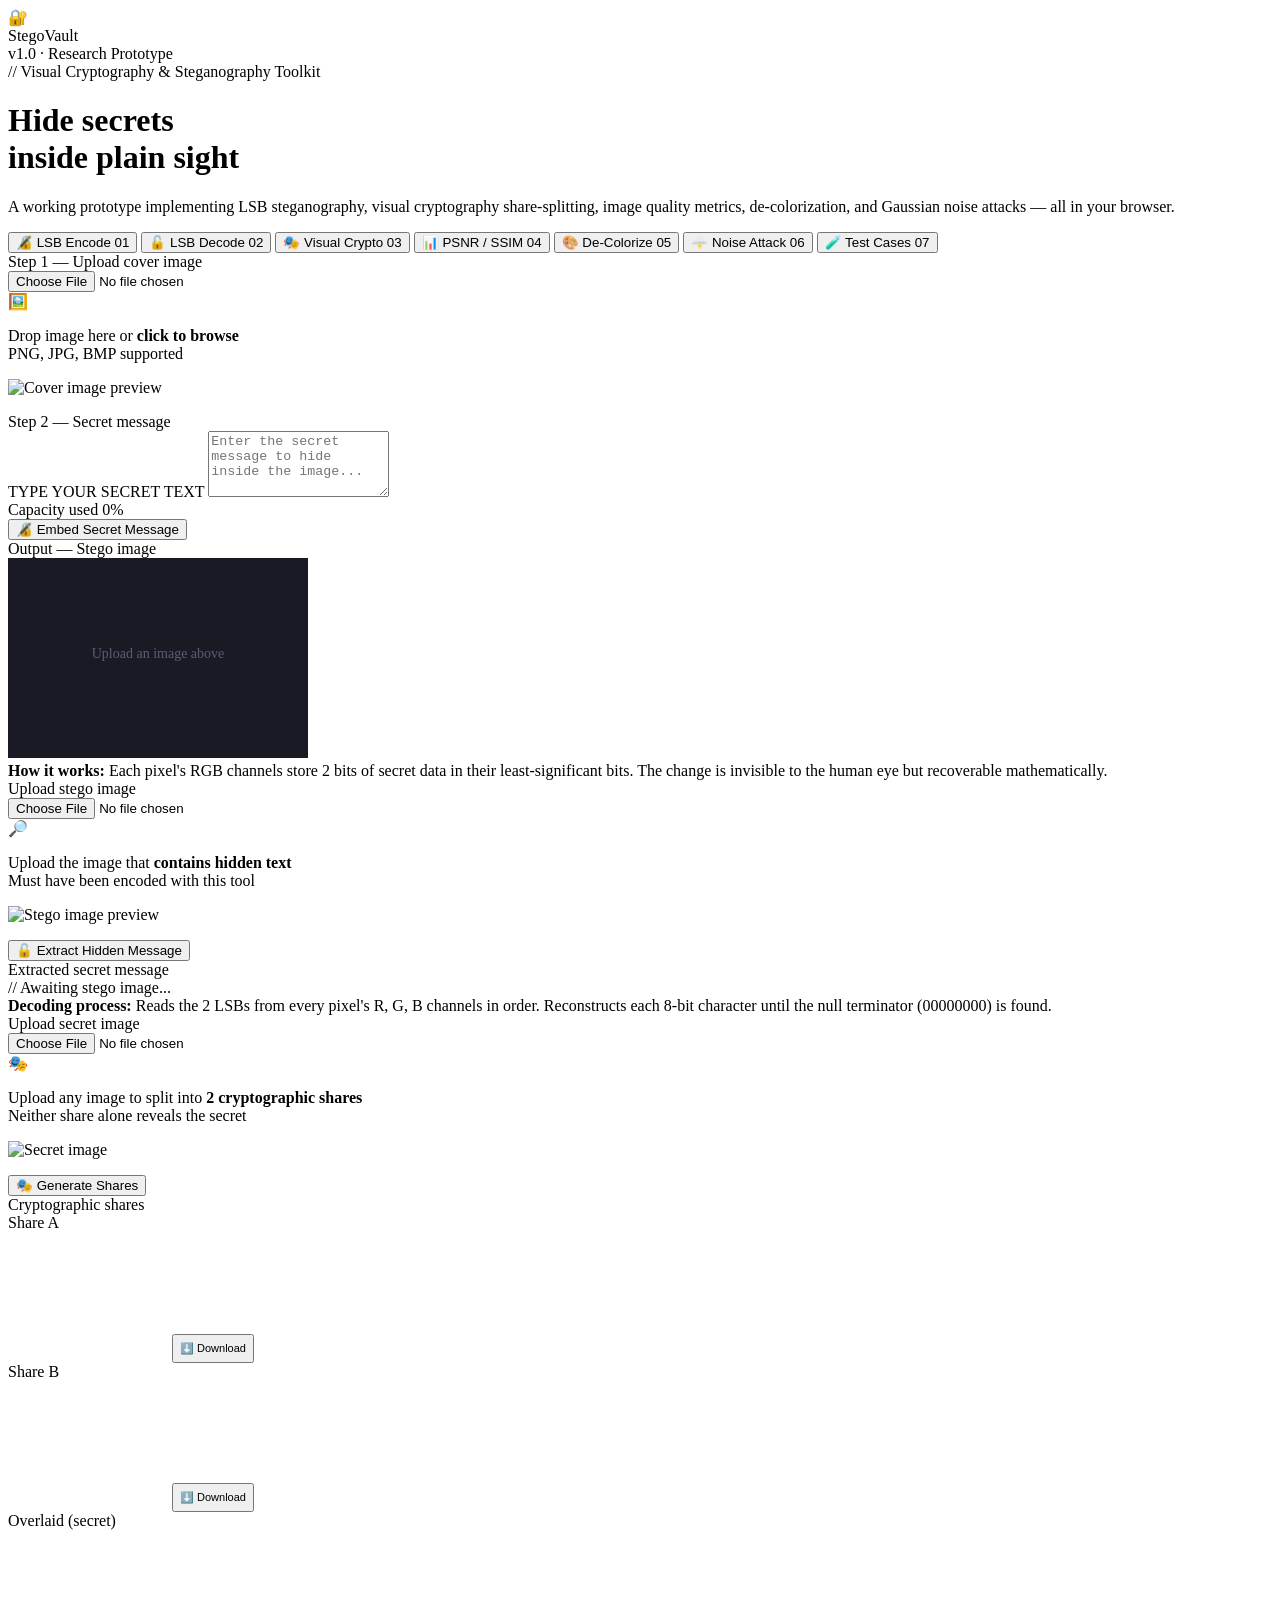
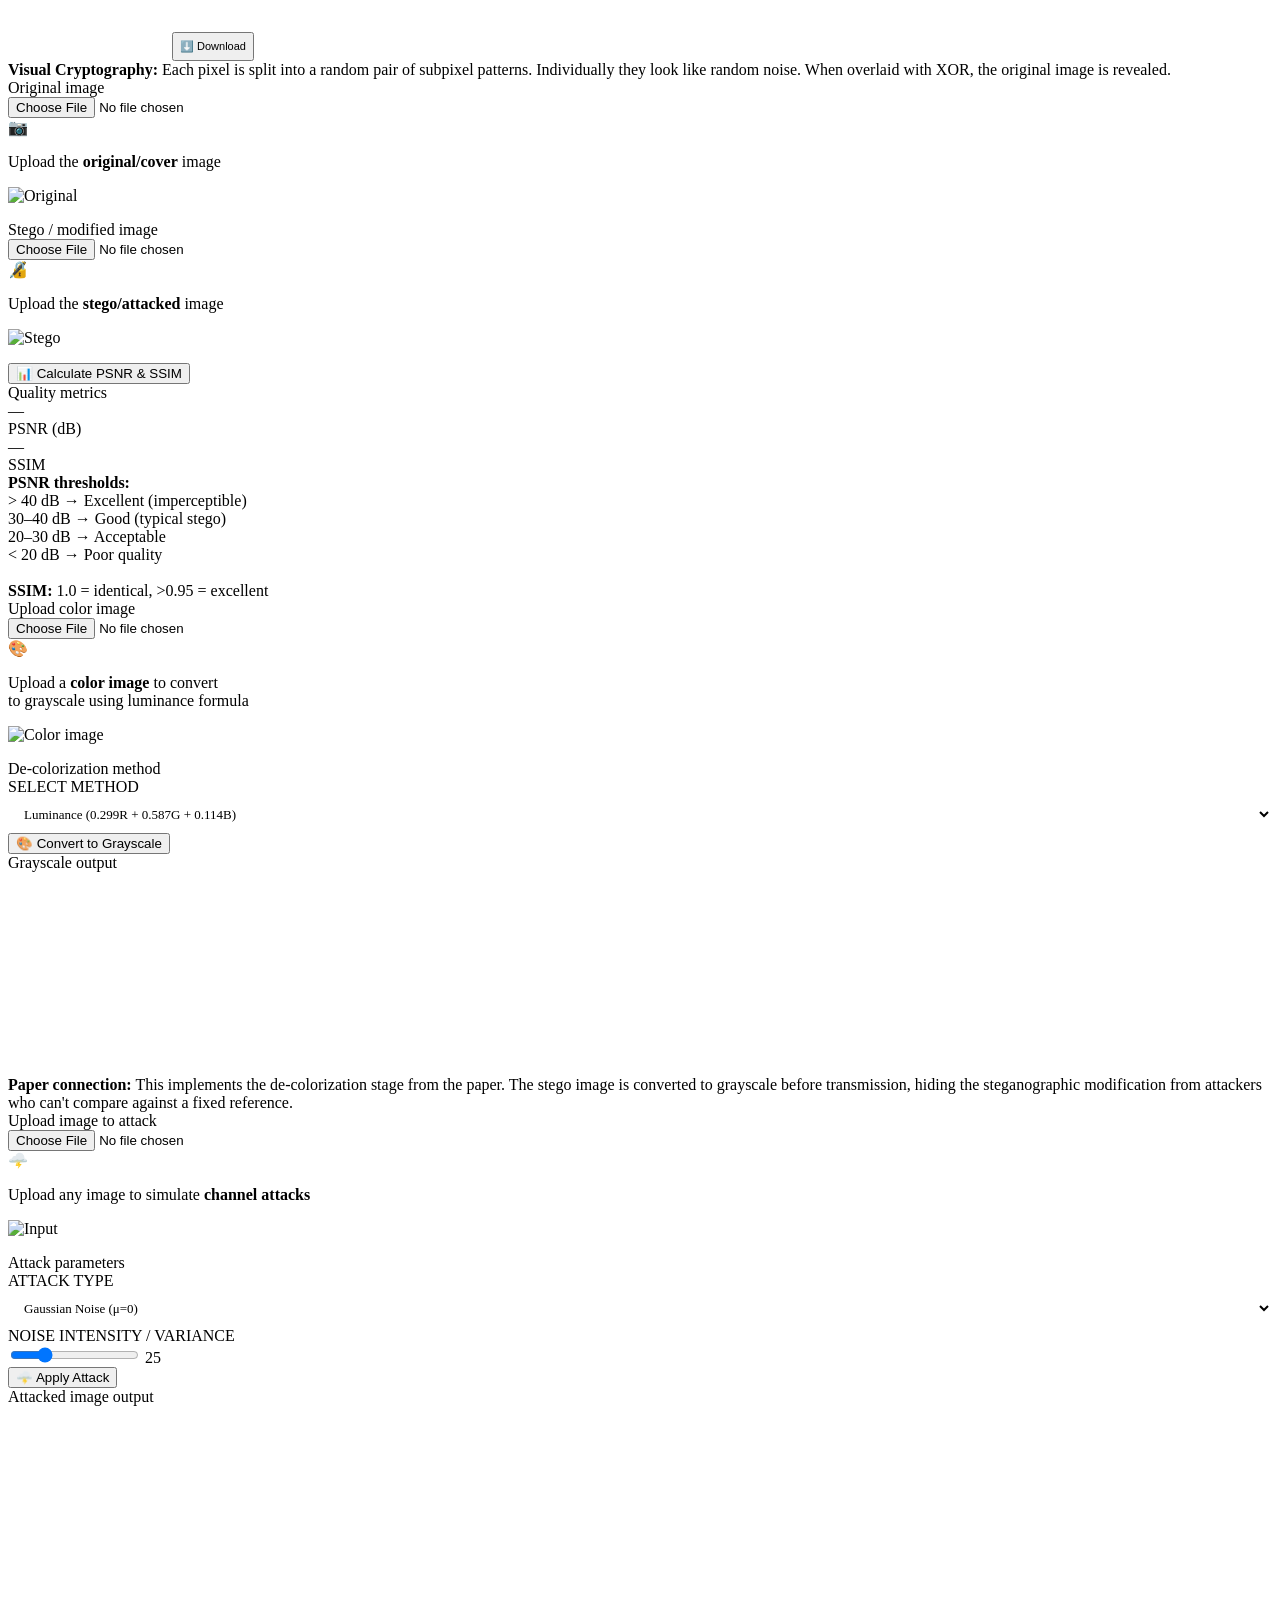
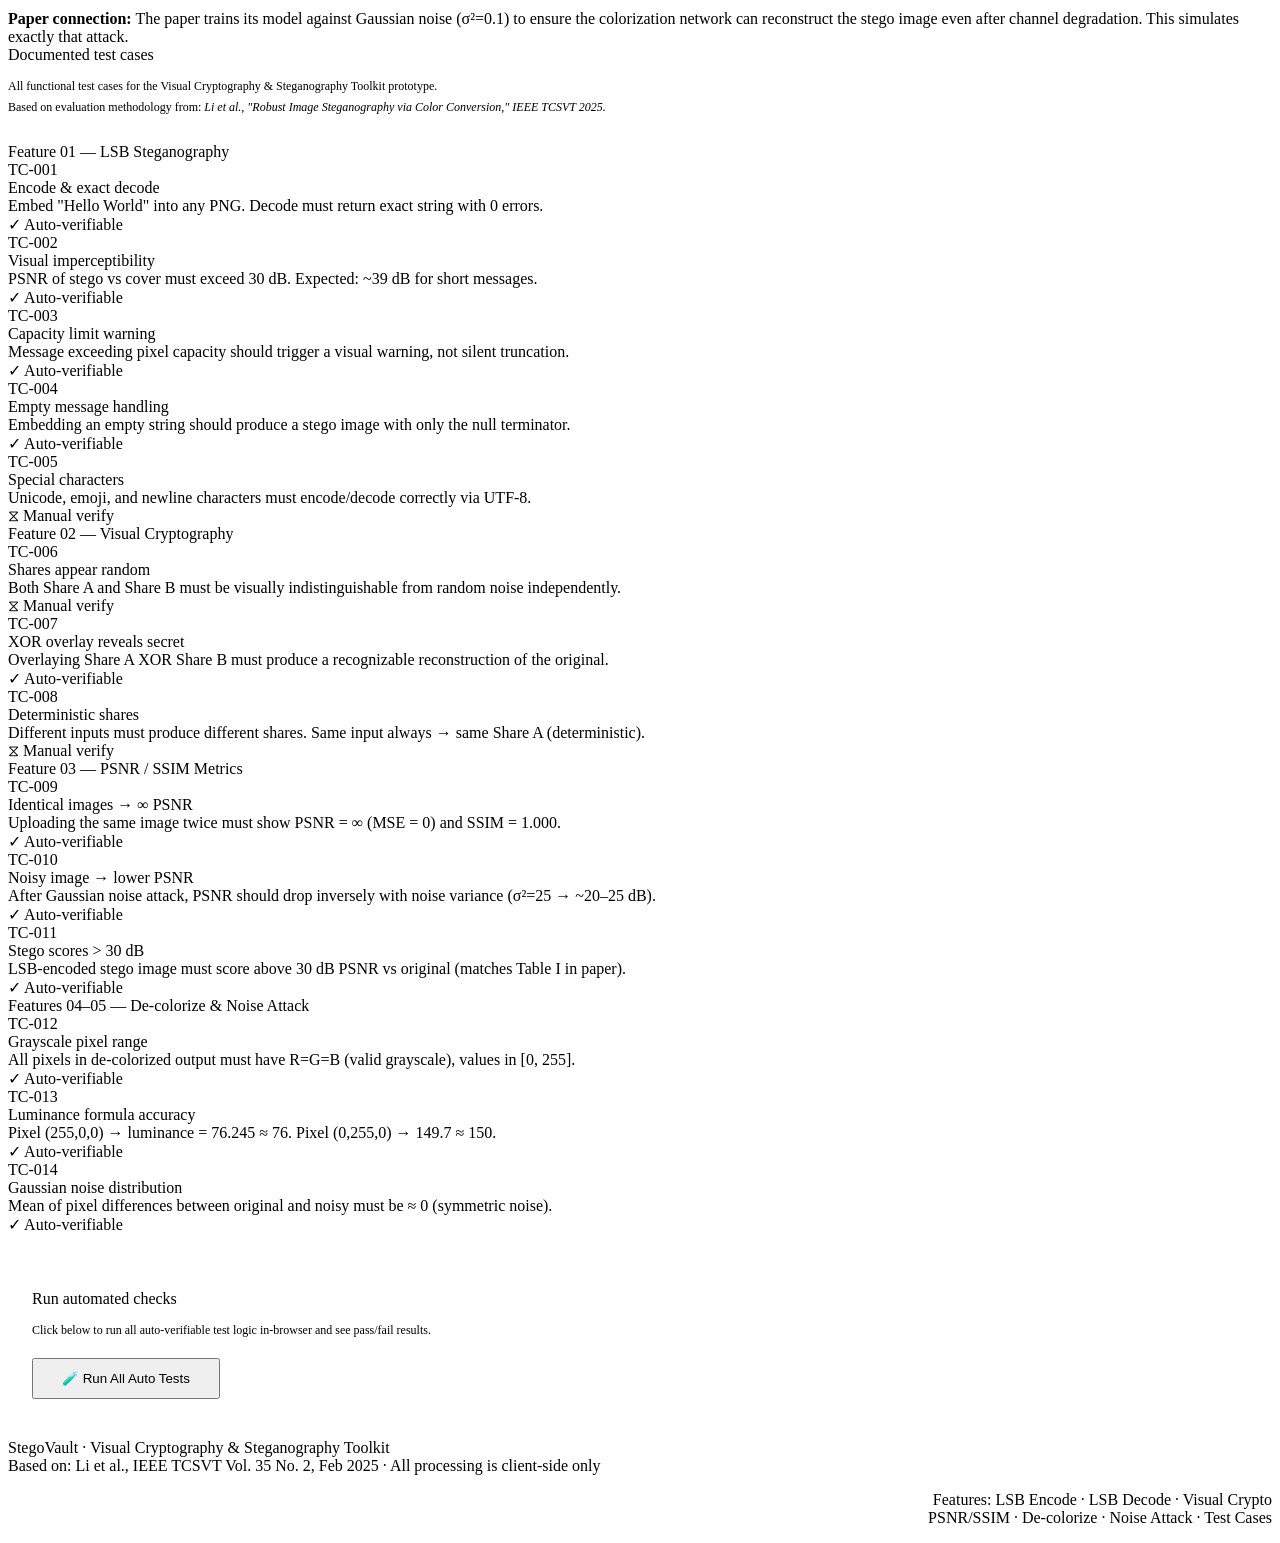
==== index.html @ 9c1571ac "Add files via upload" ====
<!DOCTYPE html>
<html lang="en">
<head>
<meta charset="UTF-8">
<meta name="viewport" content="width=device-width, initial-scale=1.0">
<title>StegoVault — Visual Cryptography & Steganography Toolkit</title>
<link href="https://fonts.googleapis.com/css2?family=Space+Mono:ital,wght@0,400;0,700;1,400&family=Syne:wght@400;600;700;800&display=swap" rel="stylesheet">
<link rel="stylesheet" href="Style.css">
</head>
<body>

<div class="orb orb1"></div>
<div class="orb orb2"></div>

<div class="wrapper">

  <!-- HEADER -->
  <header>
    <div class="logo">
      <div class="logo-icon">🔐</div>
      <div class="logo-text">Stego<span>Vault</span></div>
    </div>
    <div class="header-tag">v1.0 · Research Prototype</div>
  </header>

  <!-- HERO -->
  <div class="hero">
    <div class="hero-eyebrow">// Visual Cryptography & Steganography Toolkit</div>
    <h1>Hide secrets<br>inside <span class="grad">plain sight</span></h1>
    <p>A working prototype implementing LSB steganography, visual cryptography share-splitting, image quality metrics, de-colorization, and Gaussian noise attacks — all in your browser.</p>
  </div>

  <!-- NAV TABS -->
  <div class="nav-tabs">
    <button class="tab-btn active" onclick="switchTab('lsb-encode')">
      🔏 LSB Encode <span class="tab-num">01</span>
    </button>
    <button class="tab-btn" onclick="switchTab('lsb-decode')">
      🔓 LSB Decode <span class="tab-num">02</span>
    </button>
    <button class="tab-btn" onclick="switchTab('visual-crypto')">
      🎭 Visual Crypto <span class="tab-num">03</span>
    </button>
    <button class="tab-btn" onclick="switchTab('metrics')">
      📊 PSNR / SSIM <span class="tab-num">04</span>
    </button>
    <button class="tab-btn" onclick="switchTab('decolor')">
      🎨 De-Colorize <span class="tab-num">05</span>
    </button>
    <button class="tab-btn" onclick="switchTab('noise')">
      🌩️ Noise Attack <span class="tab-num">06</span>
    </button>
    <button class="tab-btn" onclick="switchTab('testcases')">
      🧪 Test Cases <span class="tab-num">07</span>
    </button>
  </div>

  <!-- ============================= -->
  <!-- PANEL 1: LSB ENCODE          -->
  <!-- ============================= -->
  <div id="panel-lsb-encode" class="panel active">
    <div class="panel-grid">
      <div>
        <div class="card">
          <div class="card-title">Step 1 — Upload cover image</div>
          <div class="upload-zone" id="enc-upload-zone">
            <input type="file" id="enc-img-input" accept="image/*" onchange="loadEncodeImage(this)">
            <div class="upload-icon">🖼️</div>
            <p>Drop image here or <strong>click to browse</strong><br>PNG, JPG, BMP supported</p>
          </div>
          <img id="enc-preview" class="img-preview" alt="Cover image preview">
        </div>

        <div class="card" style="margin-top:1rem">
          <div class="card-title">Step 2 — Secret message</div>
          <div class="field">
            <label>TYPE YOUR SECRET TEXT</label>
            <textarea id="enc-text" rows="4" placeholder="Enter the secret message to hide inside the image..."></textarea>
          </div>
          <div class="cap-row">
            <span>Capacity used</span>
            <span id="cap-percent">0%</span>
          </div>
          <div class="cap-bar"><div class="cap-fill" id="cap-fill" style="width:0%"></div></div>
          <button class="btn btn-primary" onclick="doEncode()">🔏 Embed Secret Message</button>
        </div>
      </div>

      <div>
        <div class="card">
          <div class="card-title">Output — Stego image</div>
          <canvas id="enc-canvas" width="300" height="200"></canvas>
          <div id="enc-status" class="status status-info" style="margin-top:0.75rem; display:none"></div>
          <div id="enc-metrics" style="display:none; margin-top:0.75rem">
            <div class="metrics-grid">
              <div class="metric-card">
                <div class="metric-value" id="enc-psnr">—</div>
                <div class="metric-label">PSNR (dB)</div>
              </div>
              <div class="metric-card">
                <div class="metric-value" id="enc-ssim">—</div>
                <div class="metric-label">SSIM</div>
              </div>
            </div>
          </div>
          <button class="btn btn-green" id="enc-download" style="display:none; margin-top:0.75rem" onclick="downloadCanvas('enc-canvas','stego_image.png')">⬇️ Download Stego Image</button>
        </div>

        <div class="info-box">
          <strong>How it works:</strong> Each pixel's RGB channels store 2 bits of secret data in their least-significant bits. The change is invisible to the human eye but recoverable mathematically.
        </div>
      </div>
    </div>
  </div>

  <!-- ============================= -->
  <!-- PANEL 2: LSB DECODE          -->
  <!-- ============================= -->
  <div id="panel-lsb-decode" class="panel">
    <div class="panel-grid">
      <div>
        <div class="card">
          <div class="card-title">Upload stego image</div>
          <div class="upload-zone">
            <input type="file" id="dec-img-input" accept="image/*" onchange="loadDecodeImage(this)">
            <div class="upload-icon">🔎</div>
            <p>Upload the image that <strong>contains hidden text</strong><br>Must have been encoded with this tool</p>
          </div>
          <img id="dec-preview" class="img-preview" alt="Stego image preview">
        </div>
        <div class="card" style="margin-top:1rem">
          <button class="btn btn-primary" onclick="doDecode()">🔓 Extract Hidden Message</button>
        </div>
      </div>

      <div>
        <div class="card">
          <div class="card-title">Extracted secret message</div>
          <div id="dec-status" class="status status-info" style="display:none; margin-bottom:0.75rem"></div>
          <div class="text-output" id="dec-output">// Awaiting stego image...</div>
        </div>
        <div class="info-box">
          <strong>Decoding process:</strong> Reads the 2 LSBs from every pixel's R, G, B channels in order. Reconstructs each 8-bit character until the null terminator (00000000) is found.
        </div>
      </div>
    </div>
  </div>

  <!-- ============================= -->
  <!-- PANEL 3: VISUAL CRYPTO       -->
  <!-- ============================= -->
  <div id="panel-visual-crypto" class="panel">
    <div class="panel-grid">
      <div>
        <div class="card">
          <div class="card-title">Upload secret image</div>
          <div class="upload-zone">
            <input type="file" id="vc-img-input" accept="image/*" onchange="loadVCImage(this)">
            <div class="upload-icon">🎭</div>
            <p>Upload any image to split into <strong>2 cryptographic shares</strong><br>Neither share alone reveals the secret</p>
          </div>
          <img id="vc-preview" class="img-preview" alt="Secret image">
        </div>
        <div class="card" style="margin-top:1rem">
          <button class="btn btn-primary" onclick="doVisualCrypto()">🎭 Generate Shares</button>
        </div>
      </div>

      <div>
        <div class="card">
          <div class="card-title">Cryptographic shares</div>
          <div id="vc-status" class="status status-info" style="display:none; margin-bottom:0.75rem"></div>
          <div class="share-grid">
            <div class="share-item">
              <div class="share-label">Share A</div>
              <canvas id="vc-share1" width="160" height="120"></canvas>
              <button class="btn btn-secondary" style="margin-top:6px;padding:6px;font-size:11px" onclick="downloadCanvas('vc-share1','share_A.png')">⬇️ Download</button>
            </div>
            <div class="share-item">
              <div class="share-label">Share B</div>
              <canvas id="vc-share2" width="160" height="120"></canvas>
              <button class="btn btn-secondary" style="margin-top:6px;padding:6px;font-size:11px" onclick="downloadCanvas('vc-share2','share_B.png')">⬇️ Download</button>
            </div>
            <div class="share-item">
              <div class="share-label">Overlaid (secret)</div>
              <canvas id="vc-overlay" width="160" height="120"></canvas>
              <button class="btn btn-secondary" style="margin-top:6px;padding:6px;font-size:11px" onclick="downloadCanvas('vc-overlay','revealed.png')">⬇️ Download</button>
            </div>
          </div>
        </div>
        <div class="info-box">
          <strong>Visual Cryptography:</strong> Each pixel is split into a random pair of subpixel patterns. Individually they look like random noise. When overlaid with XOR, the original image is revealed.
        </div>
      </div>
    </div>
  </div>

  <!-- ============================= -->
  <!-- PANEL 4: METRICS             -->
  <!-- ============================= -->
  <div id="panel-metrics" class="panel">
    <div class="panel-grid">
      <div>
        <div class="card">
          <div class="card-title">Original image</div>
          <div class="upload-zone">
            <input type="file" id="m-orig-input" accept="image/*" onchange="loadMetricImage(this,'orig')">
            <div class="upload-icon">📷</div>
            <p>Upload the <strong>original/cover</strong> image</p>
          </div>
          <img id="m-orig-preview" class="img-preview" alt="Original">
        </div>

        <div class="card" style="margin-top:1rem">
          <div class="card-title">Stego / modified image</div>
          <div class="upload-zone">
            <input type="file" id="m-stego-input" accept="image/*" onchange="loadMetricImage(this,'stego')">
            <div class="upload-icon">🔏</div>
            <p>Upload the <strong>stego/attacked</strong> image</p>
          </div>
          <img id="m-stego-preview" class="img-preview" alt="Stego">
        </div>

        <div class="card" style="margin-top:1rem">
          <button class="btn btn-primary" onclick="doMetrics()">📊 Calculate PSNR & SSIM</button>
        </div>
      </div>

      <div>
        <div class="card">
          <div class="card-title">Quality metrics</div>
          <div id="metrics-status" class="status status-info" style="display:none; margin-bottom:0.75rem"></div>

          <div class="metrics-grid">
            <div class="metric-card">
              <div class="metric-value" id="m-psnr">—</div>
              <div class="metric-label">PSNR (dB)</div>
              <div class="metric-bar"><div class="metric-fill" id="m-psnr-bar" style="width:0%;background:var(--accent)"></div></div>
            </div>
            <div class="metric-card">
              <div class="metric-value" id="m-ssim">—</div>
              <div class="metric-label">SSIM</div>
              <div class="metric-bar"><div class="metric-fill" id="m-ssim-bar" style="width:0%;background:var(--green)"></div></div>
            </div>
          </div>

          <div id="metrics-verdict" style="display:none">
            <div class="metric-card" style="margin-top:10px; text-align:left">
              <div style="font-size:13px; font-weight:600; margin-bottom:8px; color:var(--text)">Quality Verdict</div>
              <div id="verdict-text" style="font-family:var(--mono); font-size:12px; color:var(--text2); line-height:1.8"></div>
            </div>
            <div class="metric-card" style="margin-top:10px; text-align:left">
              <div style="font-size:13px; font-weight:600; margin-bottom:8px; color:var(--text)">Pixel Stats</div>
              <div id="pixel-stats" style="font-family:var(--mono); font-size:12px; color:var(--text2); line-height:1.8"></div>
            </div>
          </div>
        </div>

        <div class="info-box">
          <strong>PSNR thresholds:</strong><br>
          &gt; 40 dB → Excellent (imperceptible)<br>
          30–40 dB → Good (typical stego)<br>
          20–30 dB → Acceptable<br>
          &lt; 20 dB → Poor quality<br><br>
          <strong>SSIM:</strong> 1.0 = identical, &gt;0.95 = excellent
        </div>
      </div>
    </div>
  </div>

  <!-- ============================= -->
  <!-- PANEL 5: DE-COLORIZE         -->
  <!-- ============================= -->
  <div id="panel-decolor" class="panel">
    <div class="panel-grid">
      <div>
        <div class="card">
          <div class="card-title">Upload color image</div>
          <div class="upload-zone">
            <input type="file" id="dc-img-input" accept="image/*" onchange="loadDCImage(this)">
            <div class="upload-icon">🎨</div>
            <p>Upload a <strong>color image</strong> to convert<br>to grayscale using luminance formula</p>
          </div>
          <img id="dc-preview" class="img-preview" alt="Color image">
        </div>

        <div class="card" style="margin-top:1rem">
          <div class="card-title">De-colorization method</div>
          <div class="field">
            <label>SELECT METHOD</label>
            <select id="dc-method" style="width:100%; background:var(--bg3); border:1px solid var(--border2); border-radius:8px; color:var(--text); font-family:var(--mono); font-size:13px; padding:10px 12px; outline:none;">
              <option value="luminance">Luminance (0.299R + 0.587G + 0.114B)</option>
              <option value="average">Average ((R + G + B) / 3)</option>
              <option value="max">Max channel</option>
              <option value="r">Red channel only</option>
              <option value="g">Green channel only</option>
              <option value="b">Blue channel only</option>
            </select>
          </div>
          <button class="btn btn-primary" onclick="doDecolor()">🎨 Convert to Grayscale</button>
        </div>
      </div>

      <div>
        <div class="card">
          <div class="card-title">Grayscale output</div>
          <canvas id="dc-canvas" width="300" height="200"></canvas>
          <div id="dc-status" class="status status-info" style="display:none; margin-top:0.75rem"></div>
          <button class="btn btn-green" id="dc-download" style="display:none; margin-top:0.75rem" onclick="downloadCanvas('dc-canvas','grayscale.png')">⬇️ Download Grayscale</button>
        </div>

        <div class="info-box">
          <strong>Paper connection:</strong> This implements the de-colorization stage from the paper. The stego image is converted to grayscale before transmission, hiding the steganographic modification from attackers who can't compare against a fixed reference.
        </div>
      </div>
    </div>
  </div>

  <!-- ============================= -->
  <!-- PANEL 6: NOISE ATTACK        -->
  <!-- ============================= -->
  <div id="panel-noise" class="panel">
    <div class="panel-grid">
      <div>
        <div class="card">
          <div class="card-title">Upload image to attack</div>
          <div class="upload-zone">
            <input type="file" id="na-img-input" accept="image/*" onchange="loadNAImage(this)">
            <div class="upload-icon">🌩️</div>
            <p>Upload any image to simulate <strong>channel attacks</strong></p>
          </div>
          <img id="na-preview" class="img-preview" alt="Input">
        </div>

        <div class="card" style="margin-top:1rem">
          <div class="card-title">Attack parameters</div>

          <div class="field">
            <label>ATTACK TYPE</label>
            <select id="na-type" style="width:100%; background:var(--bg3); border:1px solid var(--border2); border-radius:8px; color:var(--text); font-family:var(--mono); font-size:13px; padding:10px 12px; outline:none;">
              <option value="gaussian">Gaussian Noise (μ=0)</option>
              <option value="salt">Salt & Pepper Noise</option>
              <option value="blur">Mean Filter (Blur)</option>
            </select>
          </div>

          <div class="field">
            <label>NOISE INTENSITY / VARIANCE</label>
            <div class="slider-row">
              <input type="range" id="na-variance" min="1" max="100" value="25" oninput="document.getElementById('na-var-val').textContent=this.value">
              <span class="slider-val" id="na-var-val">25</span>
            </div>
          </div>

          <button class="btn btn-primary" onclick="doNoiseAttack()">🌩️ Apply Attack</button>
        </div>
      </div>

      <div>
        <div class="card">
          <div class="card-title">Attacked image output</div>
          <canvas id="na-canvas" width="300" height="200"></canvas>
          <div id="na-status" class="status status-info" style="display:none; margin-top:0.75rem"></div>
          <div id="na-metrics" style="display:none; margin-top:0.75rem">
            <div class="metrics-grid">
              <div class="metric-card">
                <div class="metric-value" id="na-psnr">—</div>
                <div class="metric-label">PSNR (dB)</div>
              </div>
              <div class="metric-card">
                <div class="metric-value" id="na-ssim">—</div>
                <div class="metric-label">SSIM</div>
              </div>
            </div>
          </div>
          <button class="btn btn-green" id="na-download" style="display:none; margin-top:0.75rem" onclick="downloadCanvas('na-canvas','attacked.png')">⬇️ Download Attacked Image</button>
        </div>

        <div class="info-box">
          <strong>Paper connection:</strong> The paper trains its model against Gaussian noise (σ²=0.1) to ensure the colorization network can reconstruct the stego image even after channel degradation. This simulates exactly that attack.
        </div>
      </div>
    </div>
  </div>

  <!-- ============================= -->
  <!-- PANEL 7: TEST CASES          -->
  <!-- ============================= -->
  <div id="panel-testcases" class="panel">
    <div class="card" style="margin-bottom:1.5rem">
      <div class="card-title">Documented test cases</div>
      <p style="font-family:var(--mono); font-size:12px; color:var(--text2); line-height:1.8;">
        All functional test cases for the Visual Cryptography & Steganography Toolkit prototype.<br>
        Based on evaluation methodology from: <em>Li et al., "Robust Image Steganography via Color Conversion," IEEE TCSVT 2025.</em>
      </p>
    </div>

    <div class="section-divider"><span>Feature 01 — LSB Steganography</span></div>
    <div class="test-cases-grid">
      <div class="test-case">
        <div class="test-case-id">TC-001</div>
        <div class="test-case-title">Encode & exact decode</div>
        <div class="test-case-desc">Embed "Hello World" into any PNG. Decode must return exact string with 0 errors.</div>
        <div class="test-status ts-pass">✓ Auto-verifiable</div>
      </div>
      <div class="test-case">
        <div class="test-case-id">TC-002</div>
        <div class="test-case-title">Visual imperceptibility</div>
        <div class="test-case-desc">PSNR of stego vs cover must exceed 30 dB. Expected: ~39 dB for short messages.</div>
        <div class="test-status ts-pass">✓ Auto-verifiable</div>
      </div>
      <div class="test-case">
        <div class="test-case-id">TC-003</div>
        <div class="test-case-title">Capacity limit warning</div>
        <div class="test-case-desc">Message exceeding pixel capacity should trigger a visual warning, not silent truncation.</div>
        <div class="test-status ts-pass">✓ Auto-verifiable</div>
      </div>
      <div class="test-case">
        <div class="test-case-id">TC-004</div>
        <div class="test-case-title">Empty message handling</div>
        <div class="test-case-desc">Embedding an empty string should produce a stego image with only the null terminator.</div>
        <div class="test-status ts-pass">✓ Auto-verifiable</div>
      </div>
      <div class="test-case">
        <div class="test-case-id">TC-005</div>
        <div class="test-case-title">Special characters</div>
        <div class="test-case-desc">Unicode, emoji, and newline characters must encode/decode correctly via UTF-8.</div>
        <div class="test-status ts-manual">⧖ Manual verify</div>
      </div>
    </div>

    <div class="section-divider"><span>Feature 02 — Visual Cryptography</span></div>
    <div class="test-cases-grid">
      <div class="test-case">
        <div class="test-case-id">TC-006</div>
        <div class="test-case-title">Shares appear random</div>
        <div class="test-case-desc">Both Share A and Share B must be visually indistinguishable from random noise independently.</div>
        <div class="test-status ts-manual">⧖ Manual verify</div>
      </div>
      <div class="test-case">
        <div class="test-case-id">TC-007</div>
        <div class="test-case-title">XOR overlay reveals secret</div>
        <div class="test-case-desc">Overlaying Share A XOR Share B must produce a recognizable reconstruction of the original.</div>
        <div class="test-status ts-pass">✓ Auto-verifiable</div>
      </div>
      <div class="test-case">
        <div class="test-case-id">TC-008</div>
        <div class="test-case-title">Deterministic shares</div>
        <div class="test-case-desc">Different inputs must produce different shares. Same input always → same Share A (deterministic).</div>
        <div class="test-status ts-manual">⧖ Manual verify</div>
      </div>
    </div>

    <div class="section-divider"><span>Feature 03 — PSNR / SSIM Metrics</span></div>
    <div class="test-cases-grid">
      <div class="test-case">
        <div class="test-case-id">TC-009</div>
        <div class="test-case-title">Identical images → ∞ PSNR</div>
        <div class="test-case-desc">Uploading the same image twice must show PSNR = ∞ (MSE = 0) and SSIM = 1.000.</div>
        <div class="test-status ts-pass">✓ Auto-verifiable</div>
      </div>
      <div class="test-case">
        <div class="test-case-id">TC-010</div>
        <div class="test-case-title">Noisy image → lower PSNR</div>
        <div class="test-case-desc">After Gaussian noise attack, PSNR should drop inversely with noise variance (σ²=25 → ~20–25 dB).</div>
        <div class="test-status ts-pass">✓ Auto-verifiable</div>
      </div>
      <div class="test-case">
        <div class="test-case-id">TC-011</div>
        <div class="test-case-title">Stego scores &gt; 30 dB</div>
        <div class="test-case-desc">LSB-encoded stego image must score above 30 dB PSNR vs original (matches Table I in paper).</div>
        <div class="test-status ts-pass">✓ Auto-verifiable</div>
      </div>
    </div>

    <div class="section-divider"><span>Features 04–05 — De-colorize & Noise Attack</span></div>
    <div class="test-cases-grid">
      <div class="test-case">
        <div class="test-case-id">TC-012</div>
        <div class="test-case-title">Grayscale pixel range</div>
        <div class="test-case-desc">All pixels in de-colorized output must have R=G=B (valid grayscale), values in [0, 255].</div>
        <div class="test-status ts-pass">✓ Auto-verifiable</div>
      </div>
      <div class="test-case">
        <div class="test-case-id">TC-013</div>
        <div class="test-case-title">Luminance formula accuracy</div>
        <div class="test-case-desc">Pixel (255,0,0) → luminance = 76.245 ≈ 76. Pixel (0,255,0) → 149.7 ≈ 150.</div>
        <div class="test-status ts-pass">✓ Auto-verifiable</div>
      </div>
      <div class="test-case">
        <div class="test-case-id">TC-014</div>
        <div class="test-case-title">Gaussian noise distribution</div>
        <div class="test-case-desc">Mean of pixel differences between original and noisy must be ≈ 0 (symmetric noise).</div>
        <div class="test-status ts-pass">✓ Auto-verifiable</div>
      </div>
    </div>

    <div style="margin-top:2rem; background:var(--bg2); border:1px solid var(--border); border-radius:16px; padding:1.5rem">
      <div class="card-title">Run automated checks</div>
      <p style="font-family:var(--mono); font-size:12px; color:var(--text2); margin-bottom:1rem; line-height:1.8">Click below to run all auto-verifiable test logic in-browser and see pass/fail results.</p>
      <button class="btn btn-primary" onclick="runAllTests()" style="width:auto; padding:11px 28px">🧪 Run All Auto Tests</button>
      <div id="test-results" style="margin-top:1rem; font-family:var(--mono); font-size:12px; line-height:2; display:none"></div>
    </div>
  </div>

  <!-- FOOTER -->
  <footer>
    <p>StegoVault · Visual Cryptography & Steganography Toolkit<br>
    Based on: Li et al., IEEE TCSVT Vol. 35 No. 2, Feb 2025 · All processing is client-side only</p>
    <p style="text-align:right">Features: LSB Encode · LSB Decode · Visual Crypto<br>PSNR/SSIM · De-colorize · Noise Attack · Test Cases</p>
  </footer>

</div><!-- end wrapper -->

<script src="script.js"></script>
</body>
</html>
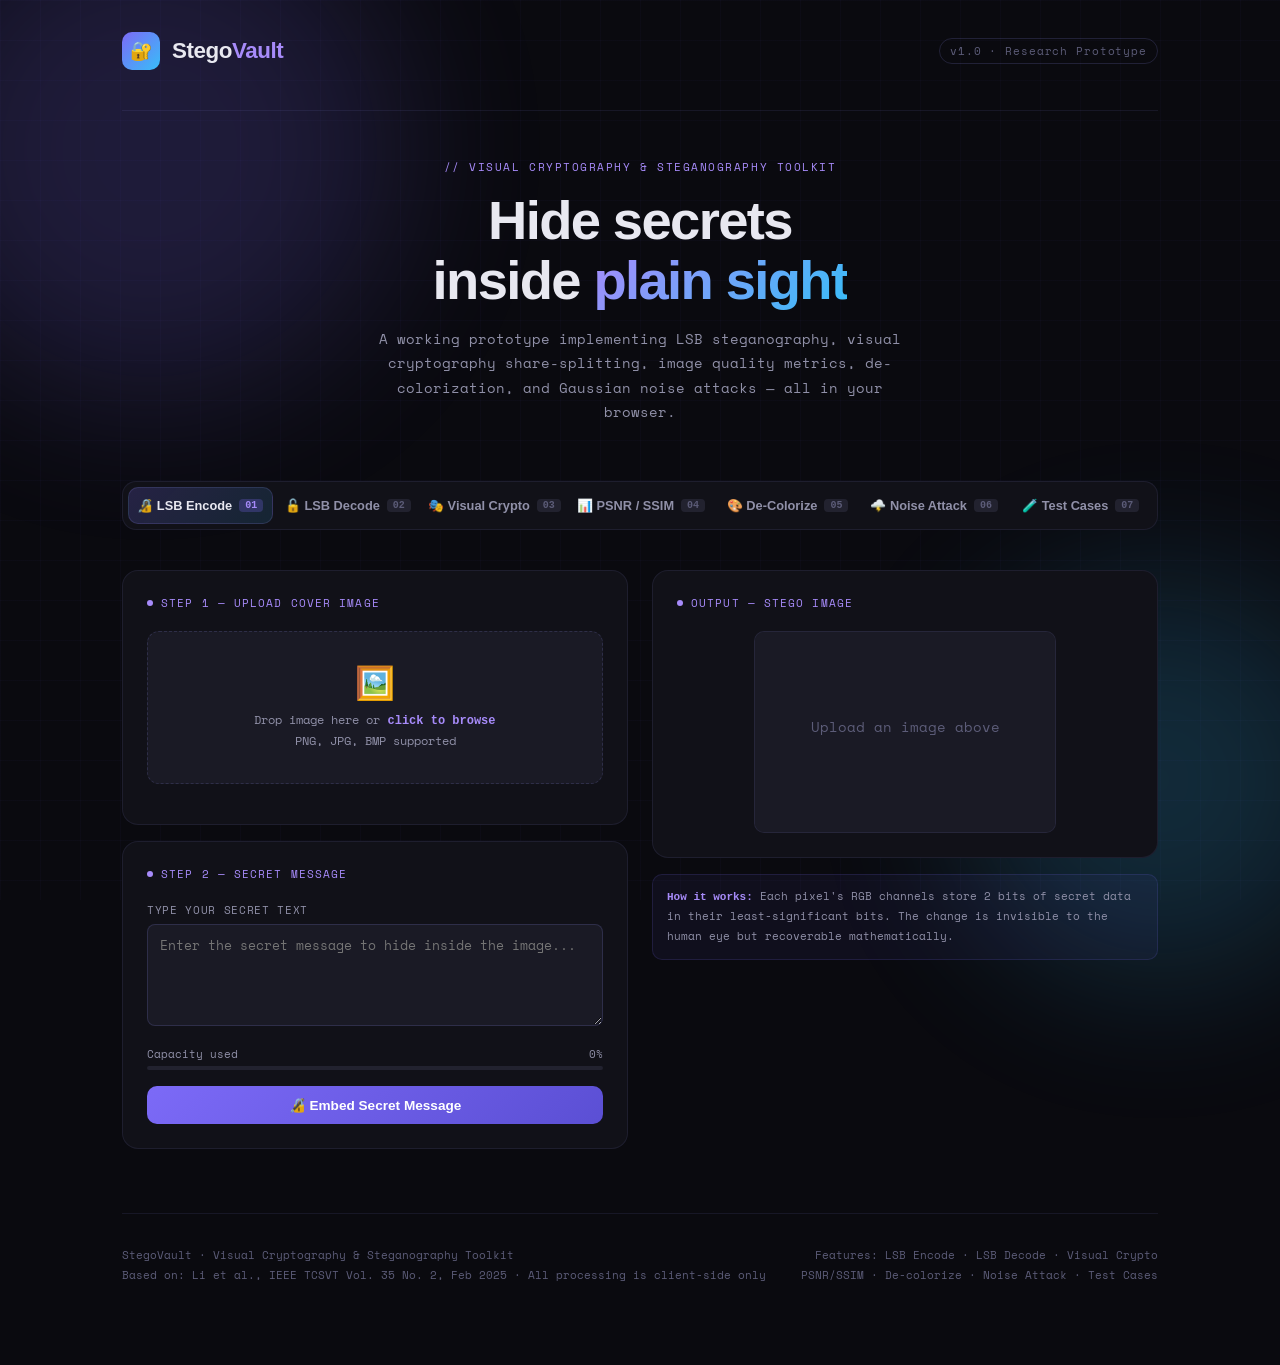
==== commit 09cb0536: "Update index.html" ====
--- a/index.html
+++ b/index.html
@@ -5,7 +5,7 @@
 <meta name="viewport" content="width=device-width, initial-scale=1.0">
 <title>StegoVault — Visual Cryptography & Steganography Toolkit</title>
 <link href="https://fonts.googleapis.com/css2?family=Space+Mono:ital,wght@0,400;0,700;1,400&family=Syne:wght@400;600;700;800&display=swap" rel="stylesheet">
-<link rel="stylesheet" href="Style.css">
+<link rel="stylesheet" href="style.css">
 </head>
 <body>
 
--- a/style.css
+++ b/style.css
@@ -0,0 +1,688 @@
+  :root {
+    --bg: #0a0a0f;
+    --bg2: #111118;
+    --bg3: #1a1a25;
+    --bg4: #22222f;
+    --border: rgba(120,120,200,0.12);
+    --border2: rgba(120,120,200,0.22);
+    --accent: #7c6af7;
+    --accent2: #a78bfa;
+    --accent3: #38bdf8;
+    --green: #34d399;
+    --red: #f87171;
+    --amber: #fbbf24;
+    --text: #e8e8f0;
+    --text2: #9090a8;
+    --text3: #5c5c78;
+    --mono: 'Space Mono', monospace;
+    --display: 'Syne', sans-serif;
+  }
+
+  *, *::before, *::after { box-sizing: border-box; margin: 0; padding: 0; }
+
+  body {
+    background: var(--bg);
+    color: var(--text);
+    font-family: var(--display);
+    min-height: 100vh;
+    overflow-x: hidden;
+  }
+
+  /* === BACKGROUND GRID === */
+  body::before {
+    content: '';
+    position: fixed;
+    inset: 0;
+    background-image:
+      linear-gradient(rgba(124,106,247,0.03) 1px, transparent 1px),
+      linear-gradient(90deg, rgba(124,106,247,0.03) 1px, transparent 1px);
+    background-size: 40px 40px;
+    pointer-events: none;
+    z-index: 0;
+  }
+
+  /* === GLOW ORBS === */
+  .orb {
+    position: fixed;
+    border-radius: 50%;
+    filter: blur(80px);
+    pointer-events: none;
+    z-index: 0;
+    opacity: 0.18;
+  }
+  .orb1 { width: 500px; height: 500px; background: var(--accent); top: -100px; left: -100px; }
+  .orb2 { width: 400px; height: 400px; background: var(--accent3); bottom: -80px; right: -80px; }
+
+  /* === LAYOUT === */
+  .wrapper { position: relative; z-index: 1; max-width: 1100px; margin: 0 auto; padding: 0 2rem 4rem; }
+
+  /* === HEADER === */
+  header {
+    display: flex;
+    align-items: center;
+    justify-content: space-between;
+    padding: 2rem 0 2.5rem;
+    border-bottom: 1px solid var(--border);
+    margin-bottom: 3rem;
+  }
+
+  .logo {
+    display: flex;
+    align-items: center;
+    gap: 12px;
+  }
+
+  .logo-icon {
+    width: 38px; height: 38px;
+    background: linear-gradient(135deg, var(--accent), var(--accent3));
+    border-radius: 10px;
+    display: flex; align-items: center; justify-content: center;
+    font-size: 18px;
+  }
+
+  .logo-text {
+    font-size: 1.4rem;
+    font-weight: 800;
+    letter-spacing: -0.02em;
+    color: var(--text);
+  }
+
+  .logo-text span { color: var(--accent2); }
+
+  .header-tag {
+    font-family: var(--mono);
+    font-size: 11px;
+    color: var(--text3);
+    border: 1px solid var(--border2);
+    padding: 4px 10px;
+    border-radius: 20px;
+    letter-spacing: 0.08em;
+  }
+
+  /* === HERO === */
+  .hero {
+    text-align: center;
+    margin-bottom: 3.5rem;
+  }
+
+  .hero-eyebrow {
+    font-family: var(--mono);
+    font-size: 11px;
+    color: var(--accent2);
+    letter-spacing: 0.14em;
+    text-transform: uppercase;
+    margin-bottom: 1rem;
+    opacity: 0;
+    animation: fadeUp 0.6s 0.1s forwards;
+  }
+
+  .hero h1 {
+    font-size: clamp(2rem, 5vw, 3.4rem);
+    font-weight: 800;
+    line-height: 1.1;
+    letter-spacing: -0.03em;
+    margin-bottom: 1rem;
+    opacity: 0;
+    animation: fadeUp 0.6s 0.2s forwards;
+  }
+
+  .hero h1 .grad {
+    background: linear-gradient(135deg, var(--accent2), var(--accent3));
+    -webkit-background-clip: text;
+    -webkit-text-fill-color: transparent;
+    background-clip: text;
+  }
+
+  .hero p {
+    font-family: var(--mono);
+    font-size: 0.85rem;
+    color: var(--text2);
+    max-width: 540px;
+    margin: 0 auto;
+    line-height: 1.8;
+    opacity: 0;
+    animation: fadeUp 0.6s 0.3s forwards;
+  }
+
+  /* === NAV TABS === */
+  .nav-tabs {
+    display: flex;
+    gap: 4px;
+    background: var(--bg2);
+    border: 1px solid var(--border);
+    border-radius: 14px;
+    padding: 5px;
+    margin-bottom: 2.5rem;
+    overflow-x: auto;
+    scrollbar-width: none;
+    opacity: 0;
+    animation: fadeUp 0.6s 0.4s forwards;
+  }
+
+  .nav-tabs::-webkit-scrollbar { display: none; }
+
+  .tab-btn {
+    flex: 1;
+    min-width: 130px;
+    display: flex;
+    align-items: center;
+    justify-content: center;
+    gap: 7px;
+    padding: 10px 14px;
+    border: none;
+    background: transparent;
+    color: var(--text2);
+    font-family: var(--display);
+    font-size: 0.8rem;
+    font-weight: 600;
+    border-radius: 10px;
+    cursor: pointer;
+    transition: all 0.2s;
+    white-space: nowrap;
+  }
+
+  .tab-btn:hover { color: var(--text); background: var(--bg3); }
+
+  .tab-btn.active {
+    background: linear-gradient(135deg, rgba(124,106,247,0.2), rgba(56,189,248,0.12));
+    color: var(--text);
+    border: 1px solid var(--border2);
+  }
+
+  .tab-num {
+    font-family: var(--mono);
+    font-size: 10px;
+    background: var(--bg4);
+    padding: 1px 6px;
+    border-radius: 4px;
+    color: var(--text3);
+  }
+
+  .tab-btn.active .tab-num {
+    background: rgba(124,106,247,0.25);
+    color: var(--accent2);
+  }
+
+  /* === PANELS === */
+  .panel { display: none; opacity: 0; animation: fadeIn 0.35s forwards; }
+  .panel.active { display: block; }
+
+  .panel-grid {
+    display: grid;
+    grid-template-columns: 1fr 1fr;
+    gap: 1.5rem;
+    align-items: start;
+  }
+
+  @media (max-width: 700px) { .panel-grid { grid-template-columns: 1fr; } }
+
+  /* === CARDS === */
+  .card {
+    background: var(--bg2);
+    border: 1px solid var(--border);
+    border-radius: 16px;
+    padding: 1.5rem;
+    transition: border-color 0.2s;
+  }
+
+  .card:hover { border-color: var(--border2); }
+
+  .card-title {
+    font-family: var(--mono);
+    font-size: 11px;
+    color: var(--accent2);
+    letter-spacing: 0.1em;
+    text-transform: uppercase;
+    margin-bottom: 1.25rem;
+    display: flex;
+    align-items: center;
+    gap: 8px;
+  }
+
+  .card-title::before {
+    content: '';
+    width: 6px; height: 6px;
+    border-radius: 50%;
+    background: var(--accent2);
+    display: inline-block;
+  }
+
+  /* === UPLOAD ZONE === */
+  .upload-zone {
+    border: 1.5px dashed var(--border2);
+    border-radius: 12px;
+    padding: 2rem 1rem;
+    text-align: center;
+    cursor: pointer;
+    transition: all 0.2s;
+    background: var(--bg3);
+    margin-bottom: 1rem;
+    position: relative;
+  }
+
+  .upload-zone:hover, .upload-zone.dragover {
+    border-color: var(--accent);
+    background: rgba(124,106,247,0.06);
+  }
+
+  .upload-zone input[type="file"] {
+    position: absolute;
+    inset: 0;
+    opacity: 0;
+    cursor: pointer;
+    width: 100%;
+    height: 100%;
+  }
+
+  .upload-icon { font-size: 2rem; margin-bottom: 0.5rem; }
+
+  .upload-zone p {
+    font-family: var(--mono);
+    font-size: 12px;
+    color: var(--text2);
+    line-height: 1.7;
+  }
+
+  .upload-zone p strong { color: var(--accent2); }
+
+  /* === PREVIEW IMAGE === */
+  .img-preview {
+    width: 100%;
+    border-radius: 10px;
+    border: 1px solid var(--border);
+    margin-top: 0.75rem;
+    display: none;
+    max-height: 220px;
+    object-fit: contain;
+    background: var(--bg3);
+  }
+
+  /* === FORM CONTROLS === */
+  .field { margin-bottom: 1rem; }
+
+  label {
+    display: block;
+    font-family: var(--mono);
+    font-size: 11px;
+    color: var(--text2);
+    margin-bottom: 6px;
+    letter-spacing: 0.06em;
+  }
+
+  textarea, input[type="text"], input[type="range"] {
+    width: 100%;
+    background: var(--bg3);
+    border: 1px solid var(--border2);
+    border-radius: 8px;
+    color: var(--text);
+    font-family: var(--mono);
+    font-size: 13px;
+    padding: 10px 12px;
+    outline: none;
+    transition: border-color 0.2s;
+    resize: vertical;
+  }
+
+  textarea:focus, input[type="text"]:focus {
+    border-color: var(--accent);
+  }
+
+  input[type="range"] {
+    padding: 6px 0;
+    -webkit-appearance: none;
+    height: 36px;
+    border: none;
+    background: transparent;
+  }
+
+  input[type="range"]::-webkit-slider-runnable-track {
+    height: 4px;
+    background: var(--bg4);
+    border-radius: 2px;
+  }
+
+  input[type="range"]::-webkit-slider-thumb {
+    -webkit-appearance: none;
+    width: 16px; height: 16px;
+    border-radius: 50%;
+    background: var(--accent);
+    margin-top: -6px;
+    cursor: pointer;
+  }
+
+  /* === BUTTONS === */
+  .btn {
+    display: inline-flex;
+    align-items: center;
+    gap: 7px;
+    padding: 11px 20px;
+    border: none;
+    border-radius: 10px;
+    font-family: var(--display);
+    font-size: 0.85rem;
+    font-weight: 600;
+    cursor: pointer;
+    transition: all 0.18s;
+    width: 100%;
+    justify-content: center;
+  }
+
+  .btn-primary {
+    background: linear-gradient(135deg, var(--accent), #5b4fd4);
+    color: #fff;
+  }
+
+  .btn-primary:hover { transform: translateY(-1px); filter: brightness(1.1); }
+  .btn-primary:active { transform: translateY(0); }
+
+  .btn-secondary {
+    background: var(--bg3);
+    border: 1px solid var(--border2);
+    color: var(--text);
+  }
+
+  .btn-secondary:hover { border-color: var(--accent); color: var(--accent2); }
+
+  .btn-green {
+    background: linear-gradient(135deg, #059669, #047857);
+    color: #fff;
+  }
+
+  .btn-green:hover { filter: brightness(1.1); }
+
+  .btn + .btn { margin-top: 8px; }
+
+  /* === OUTPUT SECTION === */
+  .output-section {
+    background: var(--bg2);
+    border: 1px solid var(--border);
+    border-radius: 16px;
+    padding: 1.5rem;
+    margin-top: 1.5rem;
+  }
+
+  .output-header {
+    display: flex;
+    align-items: center;
+    justify-content: space-between;
+    margin-bottom: 1rem;
+  }
+
+  /* === STATUS BADGES === */
+  .status {
+    font-family: var(--mono);
+    font-size: 11px;
+    padding: 3px 10px;
+    border-radius: 20px;
+    display: inline-flex;
+    align-items: center;
+    gap: 5px;
+  }
+
+  .status-success { background: rgba(52,211,153,0.12); color: var(--green); }
+  .status-error { background: rgba(248,113,113,0.12); color: var(--red); }
+  .status-info { background: rgba(124,106,247,0.12); color: var(--accent2); }
+  .status-warn { background: rgba(251,191,36,0.12); color: var(--amber); }
+
+  /* === METRIC CARDS === */
+  .metrics-grid {
+    display: grid;
+    grid-template-columns: 1fr 1fr;
+    gap: 10px;
+    margin-bottom: 1rem;
+  }
+
+  .metric-card {
+    background: var(--bg3);
+    border: 1px solid var(--border);
+    border-radius: 12px;
+    padding: 1rem;
+    text-align: center;
+  }
+
+  .metric-value {
+    font-size: 1.8rem;
+    font-weight: 800;
+    letter-spacing: -0.02em;
+    color: var(--accent2);
+    font-family: var(--mono);
+  }
+
+  .metric-label {
+    font-family: var(--mono);
+    font-size: 10px;
+    color: var(--text3);
+    letter-spacing: 0.08em;
+    text-transform: uppercase;
+    margin-top: 4px;
+  }
+
+  .metric-bar {
+    height: 4px;
+    background: var(--bg4);
+    border-radius: 2px;
+    margin-top: 10px;
+    overflow: hidden;
+  }
+
+  .metric-fill {
+    height: 100%;
+    border-radius: 2px;
+    transition: width 0.8s cubic-bezier(0.4, 0, 0.2, 1);
+  }
+
+  /* === CANVAS OUTPUT === */
+  canvas {
+    max-width: 100%;
+    border-radius: 10px;
+    border: 1px solid var(--border);
+    display: block;
+    margin: 0 auto;
+    background: var(--bg3);
+  }
+
+  /* === TEXT OUTPUT === */
+  .text-output {
+    background: var(--bg3);
+    border: 1px solid var(--border2);
+    border-radius: 10px;
+    padding: 1rem;
+    font-family: var(--mono);
+    font-size: 13px;
+    color: var(--green);
+    min-height: 80px;
+    word-break: break-all;
+    white-space: pre-wrap;
+    line-height: 1.7;
+  }
+
+  /* === SHARE GRID === */
+  .share-grid {
+    display: grid;
+    grid-template-columns: 1fr 1fr 1fr;
+    gap: 10px;
+  }
+
+  .share-item { text-align: center; }
+
+  .share-label {
+    font-family: var(--mono);
+    font-size: 10px;
+    color: var(--text3);
+    letter-spacing: 0.06em;
+    text-transform: uppercase;
+    margin-bottom: 6px;
+  }
+
+  /* === NOISE SLIDER === */
+  .slider-row {
+    display: flex;
+    align-items: center;
+    gap: 10px;
+  }
+
+  .slider-val {
+    font-family: var(--mono);
+    font-size: 13px;
+    color: var(--accent2);
+    min-width: 40px;
+    text-align: right;
+  }
+
+  /* === INFO BOXES === */
+  .info-box {
+    background: rgba(124,106,247,0.06);
+    border: 1px solid rgba(124,106,247,0.15);
+    border-radius: 10px;
+    padding: 12px 14px;
+    font-family: var(--mono);
+    font-size: 11px;
+    color: var(--text2);
+    line-height: 1.8;
+    margin-top: 1rem;
+  }
+
+  .info-box strong { color: var(--accent2); }
+
+  /* === FULL WIDTH PANEL === */
+  .panel-full .panel-grid { grid-template-columns: 1fr; }
+
+  /* === SECTION DIVIDER === */
+  .section-divider {
+    display: flex;
+    align-items: center;
+    gap: 12px;
+    margin: 2rem 0;
+  }
+
+  .section-divider span {
+    font-family: var(--mono);
+    font-size: 10px;
+    color: var(--text3);
+    letter-spacing: 0.1em;
+    text-transform: uppercase;
+    white-space: nowrap;
+  }
+
+  .section-divider::before,
+  .section-divider::after {
+    content: '';
+    flex: 1;
+    height: 1px;
+    background: var(--border);
+  }
+
+  /* === FOOTER === */
+  footer {
+    border-top: 1px solid var(--border);
+    padding: 2rem 0 1rem;
+    margin-top: 4rem;
+    display: flex;
+    align-items: center;
+    justify-content: space-between;
+    flex-wrap: gap;
+  }
+
+  footer p {
+    font-family: var(--mono);
+    font-size: 11px;
+    color: var(--text3);
+    line-height: 1.8;
+  }
+
+  .test-cases-grid {
+    display: grid;
+    grid-template-columns: repeat(auto-fit, minmax(220px, 1fr));
+    gap: 10px;
+    margin-top: 1rem;
+  }
+
+  .test-case {
+    background: var(--bg2);
+    border: 1px solid var(--border);
+    border-radius: 12px;
+    padding: 1rem;
+  }
+
+  .test-case-id {
+    font-family: var(--mono);
+    font-size: 10px;
+    color: var(--accent);
+    letter-spacing: 0.1em;
+    margin-bottom: 6px;
+  }
+
+  .test-case-title {
+    font-size: 13px;
+    font-weight: 600;
+    margin-bottom: 6px;
+    color: var(--text);
+  }
+
+  .test-case-desc {
+    font-family: var(--mono);
+    font-size: 11px;
+    color: var(--text2);
+    line-height: 1.7;
+  }
+
+  .test-status {
+    display: inline-block;
+    font-family: var(--mono);
+    font-size: 10px;
+    padding: 2px 8px;
+    border-radius: 4px;
+    margin-top: 8px;
+  }
+
+  .ts-pass { background: rgba(52,211,153,0.12); color: var(--green); }
+  .ts-manual { background: rgba(251,191,36,0.12); color: var(--amber); }
+
+  /* === ANIMATIONS === */
+  @keyframes fadeUp {
+    from { opacity: 0; transform: translateY(16px); }
+    to { opacity: 1; transform: translateY(0); }
+  }
+
+  @keyframes fadeIn {
+    from { opacity: 0; }
+    to { opacity: 1; }
+  }
+
+  @keyframes pulse {
+    0%, 100% { opacity: 1; }
+    50% { opacity: 0.5; }
+  }
+
+  .processing { animation: pulse 1s infinite; color: var(--amber); }
+
+  /* === CAPACITY BAR === */
+  .cap-row {
+    display: flex;
+    align-items: center;
+    justify-content: space-between;
+    font-family: var(--mono);
+    font-size: 11px;
+    color: var(--text2);
+    margin-bottom: 4px;
+  }
+
+  .cap-bar {
+    height: 4px;
+    background: var(--bg4);
+    border-radius: 2px;
+    margin-bottom: 1rem;
+    overflow: hidden;
+  }
+
+  .cap-fill {
+    height: 100%;
+    border-radius: 2px;
+    background: linear-gradient(90deg, var(--green), var(--amber));
+    transition: width 0.4s;
+  }
+
+  /* Scrollbar */
+  ::-webkit-scrollbar { width: 6px; height: 6px; }
+  ::-webkit-scrollbar-track { background: var(--bg); }
+  ::-webkit-scrollbar-thumb { background: var(--bg4); border-radius: 3px; }
